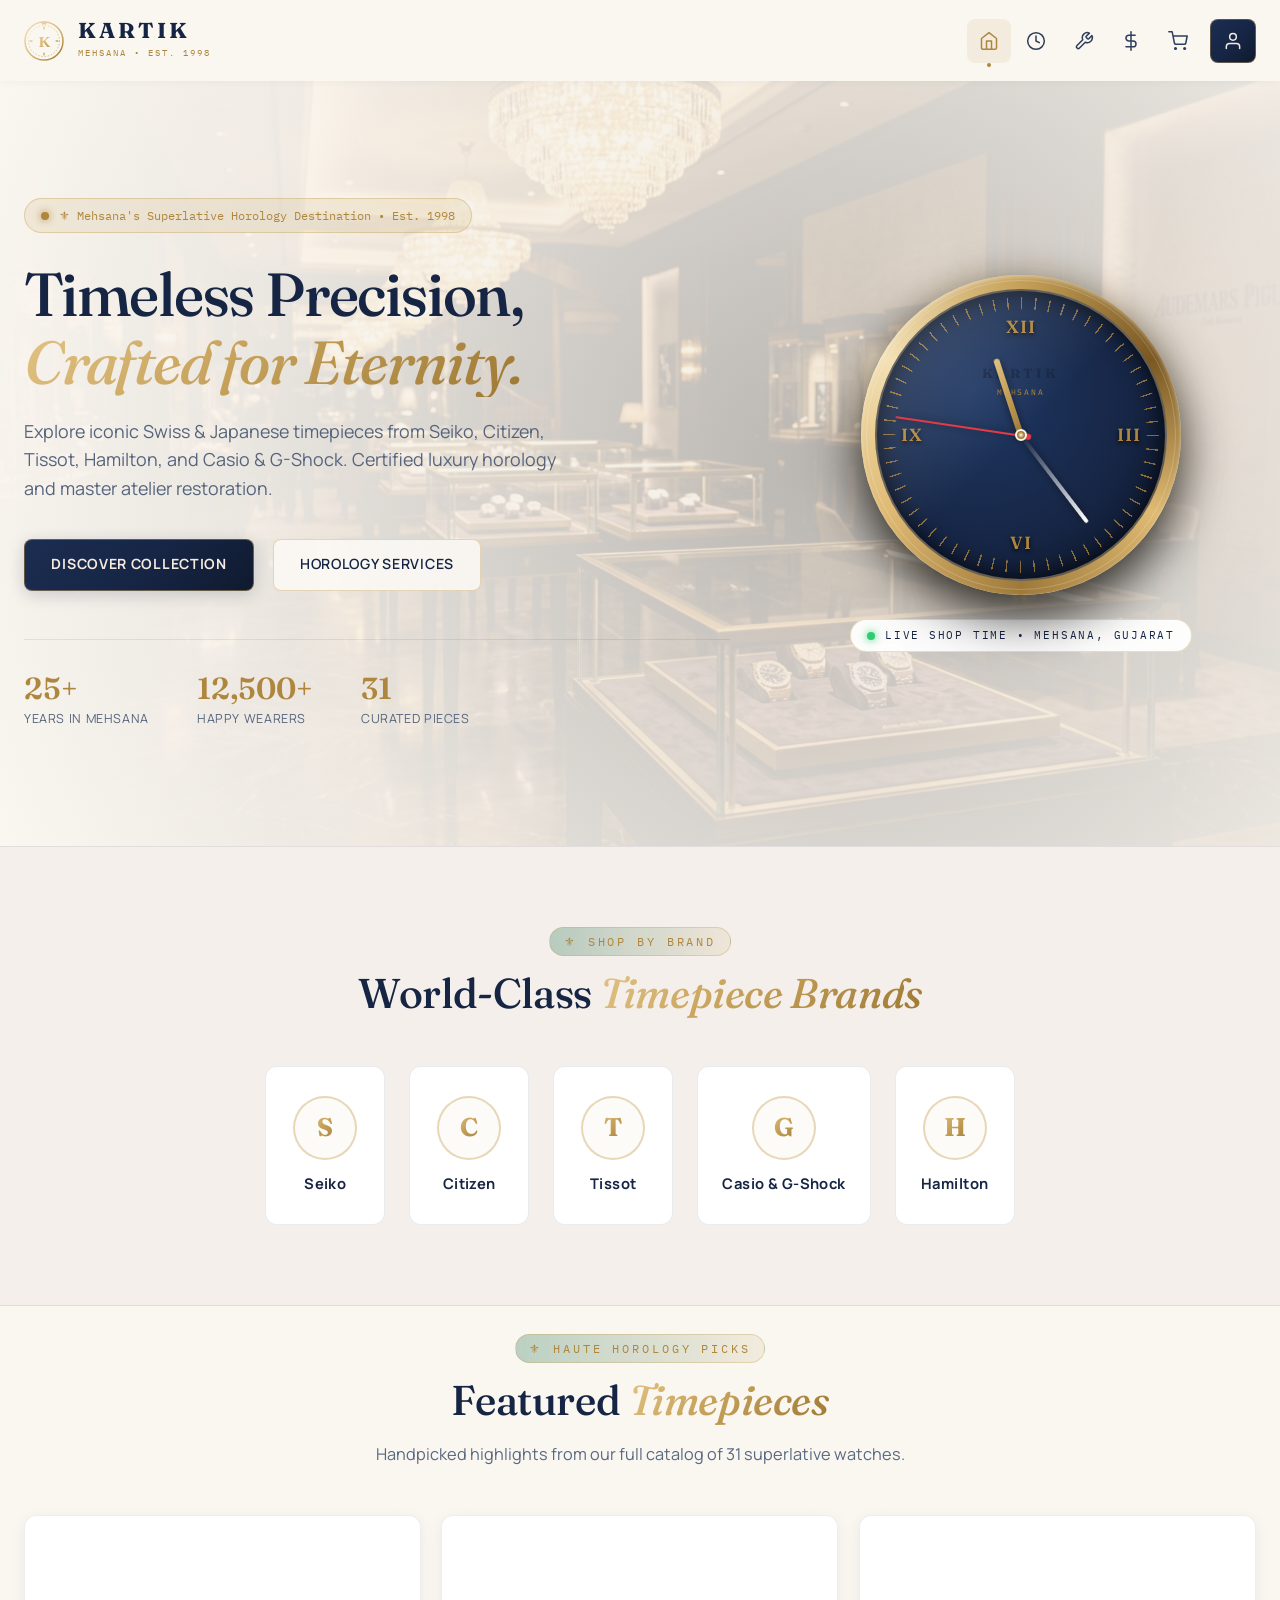
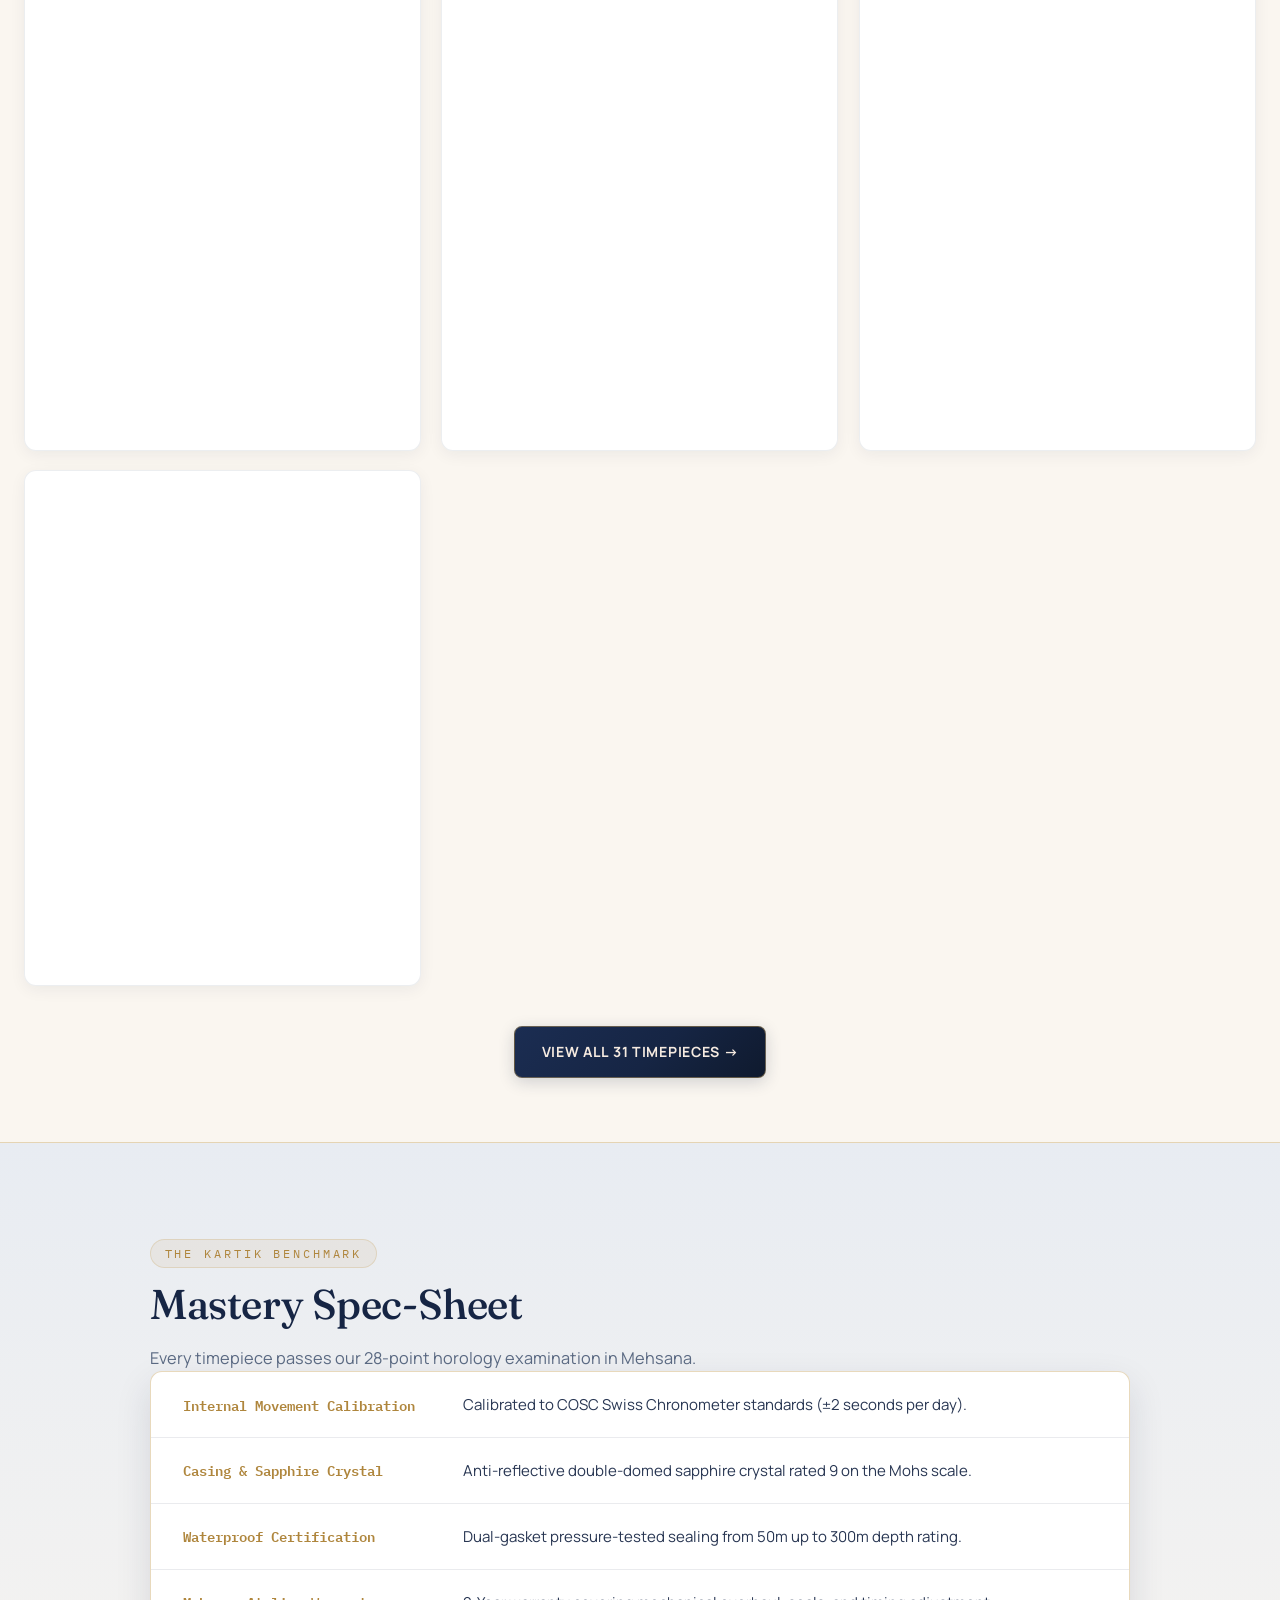
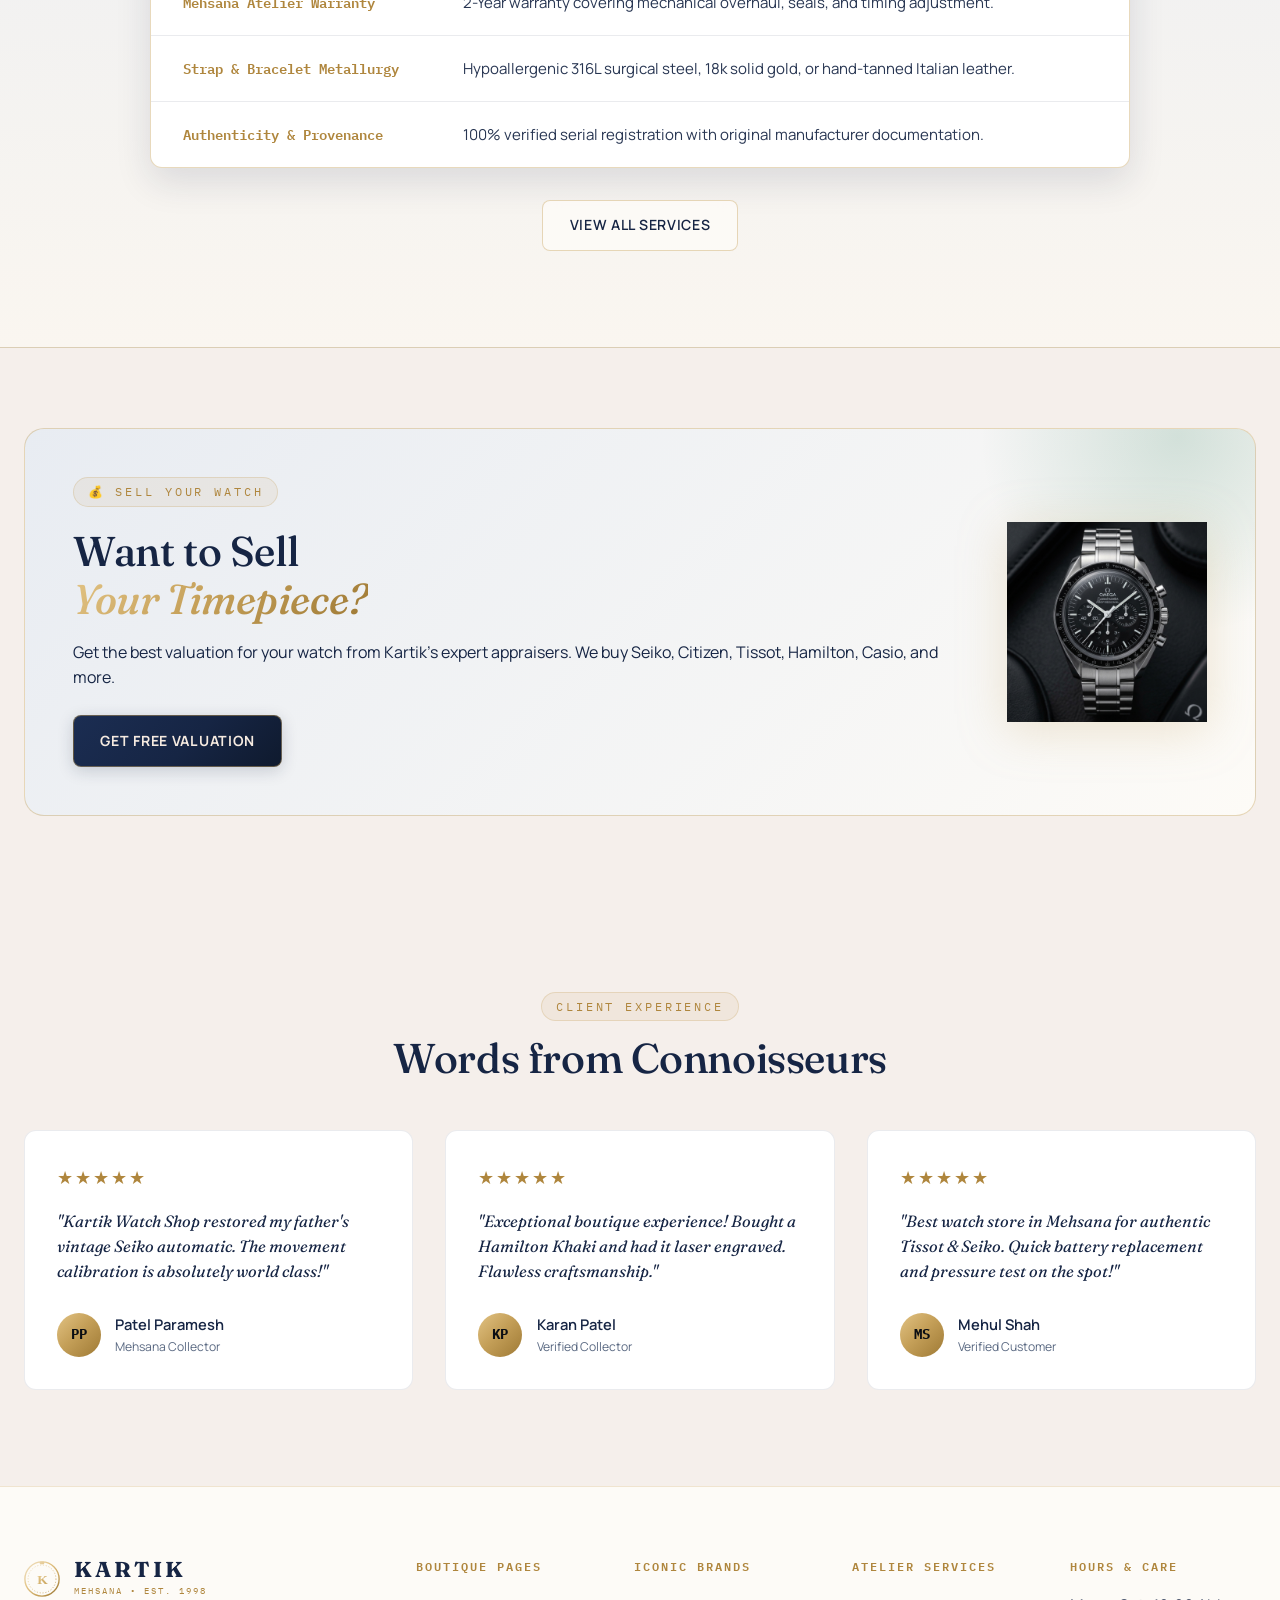
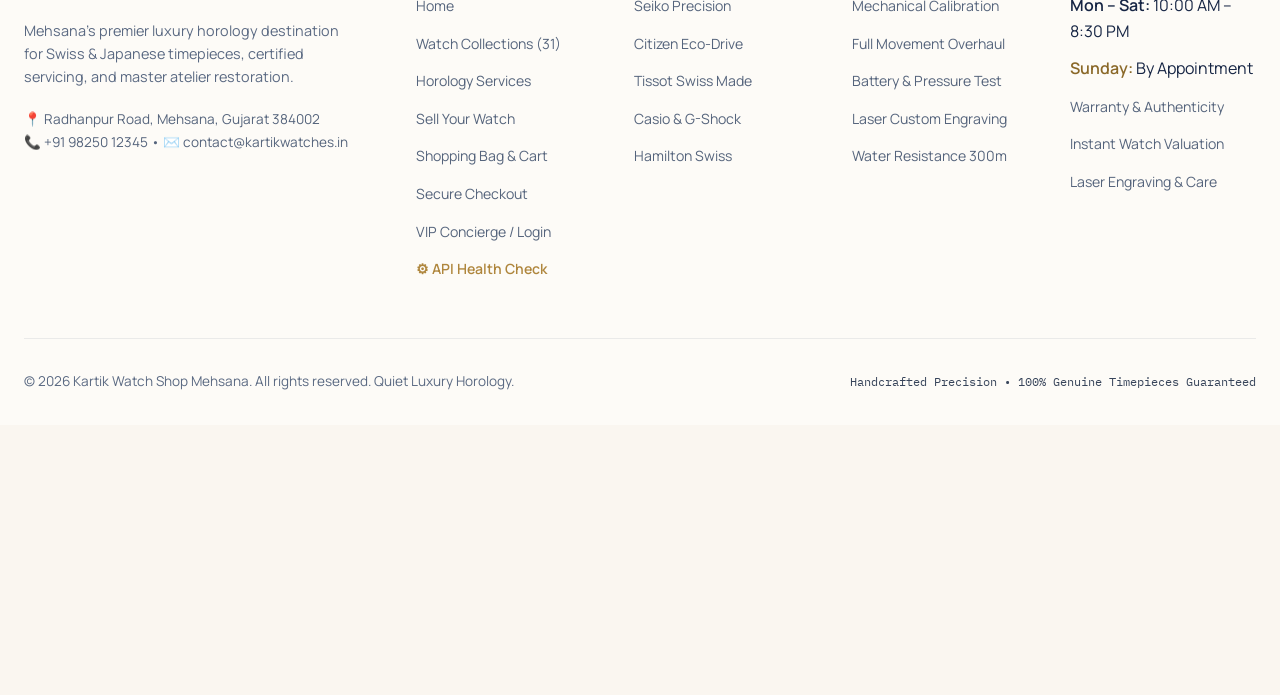
==== frontend/index.html @ c07723ba "feat: complete luxury horology boutique with Python backend, SQLite fallback, and deployment configs" ====
<!DOCTYPE html>
<html lang="en">
<head>
  <meta charset="UTF-8">
  <meta name="viewport" content="width=device-width, initial-scale=1.0">
  <meta name="description" content="Kartik Watch Shop Mehsana — Luxury Timepieces, Seiko, Citizen, Tissot, Repairs & Servicing.">
  <title>Kartik Watch Shop — Mehsana | Luxury Timepieces</title>

  <link rel="preconnect" href="https://fonts.googleapis.com">
  <link rel="preconnect" href="https://fonts.gstatic.com" crossorigin>
  <link href="https://fonts.googleapis.com/css2?family=Fraunces:ital,opsz,wght@0,9..144,300..900;1,9..144,300..900&family=IBM+Plex+Mono:ital,wght@0,400;0,500;0,600;1,400&family=Manrope:wght@300;400;500;600;700&display=swap" rel="stylesheet">

  <link rel="stylesheet" href="css/style.css">
</head>
<body>

  <!-- Shared Icon Navbar (injected by shared-nav.js) -->
  <script src="js/cart.js" defer></script>
  <script src="js/shared-nav.js" defer></script>

  <!-- ═══════════ HERO ═══════════ -->
  <section class="hero" id="top">
    <div class="hero-backdrop-image"></div>
    <div class="hero-overlay"></div>
    <div class="container hero-grid">

      <!-- Left: Copy -->
      <div class="hero-content">
        <div class="hero-badge">
          <span class="badge-dot"></span>
          <span>⚜ Mehsana's Superlative Horology Destination &bull; Est. 1998</span>
        </div>
        <h1 class="hero-title">Timeless Precision,<br><em>Crafted for Eternity.</em></h1>
        <p class="hero-subcopy">
          Explore iconic Swiss &amp; Japanese timepieces from Seiko, Citizen, Tissot, Hamilton, and Casio & G-Shock. Certified luxury horology and master atelier restoration.
        </p>
        <div class="hero-actions">
          <a href="collections.html" class="btn btn-primary">Discover Collection</a>
          <a href="services.html" class="btn btn-secondary">Horology Services</a>
        </div>
        <div class="hero-stats">
          <div class="stat-item">
            <span class="stat-num">25+</span>
            <span class="stat-label">Years in Mehsana</span>
          </div>
          <div class="stat-item">
            <span class="stat-num">12,500+</span>
            <span class="stat-label">Happy Wearers</span>
          </div>
          <div class="stat-item">
            <span class="stat-num">31</span>
            <span class="stat-label">Curated Pieces</span>
          </div>
        </div>
      </div>

      <!-- Right: CSS Analog Clock -->
      <div class="hero-clock-wrapper">
        <div class="clock-case animated-float" aria-label="Live Real-time Horology Clock Display">
          <div class="clock-bezel"></div>
          <div class="clock-face">
            <div class="clock-ticks-mask"></div>
            <div class="clock-numbers">
              <span class="num num-12">XII</span>
              <span class="num num-3">III</span>
              <span class="num num-6">VI</span>
              <span class="num num-9">IX</span>
            </div>
            <div class="clock-brand">
              <span class="clock-brand-title">KARTIK</span>
              <span class="clock-brand-sub">MEHSANA</span>
            </div>
            <div class="hand hour-hand" id="hourHand"></div>
            <div class="hand minute-hand" id="minuteHand"></div>
            <div class="hand second-hand" id="secondHand"></div>
            <div class="clock-pin"></div>
            <div class="clock-glass-reflection"></div>
          </div>
        </div>
        <div class="clock-status">
          <span class="live-indicator"></span>
          <span>LIVE SHOP TIME &bull; MEHSANA, GUJARAT</span>
        </div>
      </div>
    </div>
  </section>
  
  <!-- ══════════ FEATURED BRANDS ═══════════ -->
  <section class="brands-section">
    <div class="container">
      <div class="section-header">
        <span class="section-subtitle rolex-subtitle">⚜ SHOP BY BRAND</span>
        <h2 class="section-title">World-Class <em>Timepiece Brands</em></h2>
      </div>
      <div class="brands-grid">
        <a href="collections.html?brand=seiko" class="brand-card">
          <div class="brand-logo-ring">
            <span class="brand-icon-text">S</span>
          </div>
          <span class="brand-card-name">Seiko</span>
        </a>
        <a href="collections.html?brand=citizen" class="brand-card">
          <div class="brand-logo-ring">
            <span class="brand-icon-text">C</span>
          </div>
          <span class="brand-card-name">Citizen</span>
        </a>
        <a href="collections.html?brand=tissot" class="brand-card">
          <div class="brand-logo-ring">
            <span class="brand-icon-text">T</span>
          </div>
          <span class="brand-card-name">Tissot</span>
        </a>
        <a href="collections.html?brand=casio" class="brand-card">
          <div class="brand-logo-ring">
            <span class="brand-icon-text">G</span>
          </div>
          <span class="brand-card-name">Casio &amp; G-Shock</span>
        </a>
        <a href="collections.html?brand=hamilton" class="brand-card">
          <div class="brand-logo-ring">
            <span class="brand-icon-text">H</span>
          </div>
          <span class="brand-card-name">Hamilton</span>
        </a>
      </div>
    </div>
  </section>

  <!-- ═══════════ FEATURED WATCHES (AMAZON LUXURY CARDS) ═══════════ -->
  <section class="collections" id="featured">
    <div class="container">
      <div class="section-header">
        <span class="section-subtitle rolex-subtitle">⚜ HAUTE HOROLOGY PICKS</span>
        <h2 class="section-title">Featured <em>Timepieces</em></h2>
        <p class="section-description">Handpicked highlights from our full catalog of 31 superlative watches.</p>
      </div>
      <div class="category-grid collections-grid featured-grid" id="featuredGrid"></div>
      <div class="u-text-center u-mt-xl">
        <a href="collections.html" class="btn btn-primary">
          View All 31 Timepieces &rarr;
        </a>
      </div>
    </div>
  </section>

  <!-- ═══════════ WHY US ═══════════ -->
  <section class="why-us" id="about">
    <div class="container">
      <div class="spec-container">
        <div class="spec-header">
          <span class="section-subtitle">THE KARTIK BENCHMARK</span>
          <h2 class="section-title">Mastery Spec-Sheet</h2>
          <p class="section-description">Every timepiece passes our 28-point horology examination in Mehsana.</p>
        </div>
        <dl class="spec-list">
          <div class="spec-row"><dt>Internal Movement Calibration</dt><dd>Calibrated to COSC Swiss Chronometer standards (±2 seconds per day).</dd></div>
          <div class="spec-row"><dt>Casing &amp; Sapphire Crystal</dt><dd>Anti-reflective double-domed sapphire crystal rated 9 on the Mohs scale.</dd></div>
          <div class="spec-row"><dt>Waterproof Certification</dt><dd>Dual-gasket pressure-tested sealing from 50m up to 300m depth rating.</dd></div>
          <div class="spec-row"><dt>Mehsana Atelier Warranty</dt><dd>2-Year warranty covering mechanical overhaul, seals, and timing adjustment.</dd></div>
          <div class="spec-row"><dt>Strap &amp; Bracelet Metallurgy</dt><dd>Hypoallergenic 316L surgical steel, 18k solid gold, or hand-tanned Italian leather.</dd></div>
          <div class="spec-row"><dt>Authenticity &amp; Provenance</dt><dd>100% verified serial registration with original manufacturer documentation.</dd></div>
        </dl>
        <div class="u-text-center u-mt-lg">
          <a href="services.html" class="btn btn-secondary">View All Services</a>
        </div>
      </div>
    </div>
  </section>

  <!-- ═══════════ SELL YOUR WATCH CTA ═══════════ -->
  <section class="sell-cta-section">
    <div class="container">
      <div class="sell-cta-card">
        <div class="sell-cta-content">
          <span class="section-subtitle">💰 SELL YOUR WATCH</span>
          <h2 class="section-title">Want to Sell<br><em>Your Timepiece?</em></h2>
          <p>Get the best valuation for your watch from Kartik's expert appraisers. We buy Seiko, Citizen, Tissot, Hamilton, Casio, and more.</p>
          <a href="sell.html" class="btn btn-primary u-mt-md">Get Free Valuation</a>
        </div>
        <div class="sell-cta-image">
          <img src="assets/misc/luxury_watch.png" alt="Sell your luxury watch" loading="lazy">
        </div>
      </div>
    </div>
  </section>

  <!-- ═══════════ TESTIMONIALS ═══════════ -->
  <section class="testimonials">
    <div class="container">
      <div class="section-header">
        <span class="section-subtitle">CLIENT EXPERIENCE</span>
        <h2 class="section-title">Words from Connoisseurs</h2>
      </div>
      <div class="testimonials-grid">
        <blockquote class="testimonial-card">
          <div class="stars">&#9733;&#9733;&#9733;&#9733;&#9733;</div>
          <p class="review-text">"Kartik Watch Shop restored my father's vintage Seiko automatic. The movement calibration is absolutely world class!"</p>
          <footer class="reviewer">
            <div class="reviewer-avatar">PP</div>
            <div class="reviewer-info"><cite class="reviewer-name">Patel Paramesh</cite><span class="reviewer-meta">Mehsana Collector</span></div>
          </footer>
        </blockquote>
        <blockquote class="testimonial-card">
          <div class="stars">&#9733;&#9733;&#9733;&#9733;&#9733;</div>
          <p class="review-text">"Exceptional boutique experience! Bought a Hamilton Khaki and had it laser engraved. Flawless craftsmanship."</p>
          <footer class="reviewer">
            <div class="reviewer-avatar">KP</div>
            <div class="reviewer-info"><cite class="reviewer-name">Karan Patel</cite><span class="reviewer-meta">Verified Collector</span></div>
          </footer>
        </blockquote>
        <blockquote class="testimonial-card">
          <div class="stars">&#9733;&#9733;&#9733;&#9733;&#9733;</div>
          <p class="review-text">"Best watch store in Mehsana for authentic Tissot &amp; Seiko. Quick battery replacement and pressure test on the spot!"</p>
          <footer class="reviewer">
            <div class="reviewer-avatar">MS</div>
            <div class="reviewer-info"><cite class="reviewer-name">Mehul Shah</cite><span class="reviewer-meta">Verified Customer</span></div>
          </footer>
        </blockquote>
      </div>
    </div>
  </section>

  <!-- ═══════════ FOOTER ═══════════ -->
  <footer class="footer">
    <div class="container">
      <div class="footer-top">
        <div class="footer-brand">
          <a href="index.html" class="brand">
            <svg class="brand-symbol" viewBox="0 0 40 40" width="36" height="36" aria-hidden="true" fill="none" xmlns="http://www.w3.org/2000/svg">
              <circle cx="20" cy="20" r="19" stroke="url(#kGoldF)" stroke-width="1.5"/>
              <rect x="17.5" y="0.5" width="5" height="3" rx="1" fill="url(#kGoldF)"/>
              <circle cx="20" cy="20" r="15.5" stroke="url(#kGoldF)" stroke-width="0.8" stroke-dasharray="1.2 2"/>
              <rect x="19.3" y="5.5" width="1.4" height="3" rx="0.4" fill="url(#kGoldF)"/>
              <rect x="31.5" y="19.3" width="3" height="1.4" rx="0.4" fill="url(#kGoldF)"/>
              <rect x="19.3" y="31.5" width="1.4" height="3" rx="0.4" fill="url(#kGoldF)"/>
              <rect x="5.5" y="19.3" width="3" height="1.4" rx="0.4" fill="url(#kGoldF)"/>
              <text x="20" y="25.5" font-family="Georgia,serif" font-size="15" font-weight="700" fill="url(#kGoldF)" text-anchor="middle" letter-spacing="-1">K</text>
              <defs>
                <linearGradient id="kGoldF" x1="0" y1="0" x2="40" y2="40" gradientUnits="userSpaceOnUse">
                  <stop offset="0%" stop-color="#F3E0B5"/>
                  <stop offset="40%" stop-color="#DFBA73"/>
                  <stop offset="70%" stop-color="#C5A059"/>
                  <stop offset="100%" stop-color="#8F6F33"/>
                </linearGradient>
              </defs>
            </svg>
            <div class="brand-text">
              <span class="brand-title">KARTIK</span>
              <span class="brand-sub">MEHSANA &bull; EST. 1998</span>
            </div>
          </a>
          <p class="footer-tagline">Mehsana's trusted horology boutique for Swiss &amp; Japanese timepieces.</p>
        </div>
        <div class="footer-links-grid">
          <div class="footer-col">
            <h4 class="footer-heading">Pages</h4>
            <ul>
              <li><a href="collections.html">Collections</a></li>
              <li><a href="services.html">Services</a></li>
              <li><a href="sell.html">Sell a Watch</a></li>
              <li><a href="cart.html">My Cart</a></li>
            </ul>
          </div>
          <div class="footer-col">
            <h4 class="footer-heading">Top Brands</h4>
            <ul>
              <li><a href="collections.html?brand=seiko">Seiko</a></li>
              <li><a href="collections.html?brand=citizen">Citizen</a></li>
              <li><a href="collections.html?brand=tissot">Tissot</a></li>
              <li><a href="collections.html?brand=casio">Casio & G-Shock</a></li>
            </ul>
          </div>
          <div class="footer-col">
            <h4 class="footer-heading">Mehsana Store</h4>
            <ul>
              <li><a href="services.html#contact">Contact Us</a></li>
              <li><a href="services.html#location">Visit Store</a></li>
              <li><a href="auth.html">Sign In / VIP</a></li>
            </ul>
          </div>
        </div>
      </div>
      <div class="footer-bottom">
        <p>&copy; <span id="year"></span> Kartik Watch Shop Mehsana. All rights reserved.</p>
        <p class="footer-credit">Radhanpur Road, Mehsana, Gujarat 384002</p>
      </div>
    </div>
  </footer>

  <script src="js/watches-data.js" defer></script>
  <script src="js/clock.js" defer></script>
  <script src="js/nav.js" defer></script>
  <script>
    // Featured watches on home (IDs: 1=Seiko Speedtimer, 6=Citizen Skyhawk, 10=Tissot PRX Chrono, 26=Hamilton Khaki Field)
    document.addEventListener('DOMContentLoaded', () => {
      const featured = [1, 6, 10, 26];
      const grid = document.getElementById('featuredGrid');
      if (!grid || typeof WATCH_CATALOG === 'undefined') return;

      const watches = featured.map(id => WATCH_CATALOG.find(w => w.id === id)).filter(Boolean);
      watches.forEach(w => {
        const mrp = Math.round(w.price * (w.brand === 'seiko' || w.brand === 'citizen' ? 1.08 : 1.22) / 100) * 100;
        const discount = Math.round((1 - w.price / mrp) * 100);
        const fullStars = Math.floor(w.rating);
        const starsHTML = '★'.repeat(fullStars);
        const stockBadge = w.price > 200000
          ? '<span class="stock-badge stock-low">Only 2 left</span>'
          : '<span class="stock-badge stock-in">In Stock</span>';

        const card = document.createElement('article');
        card.className = 'collection-card rolex-style-card amz-card';
        card.innerHTML = `
          <a href="product.html?id=${w.id}" class="card-image-link">
            <div class="card-image-wrap">
              <div class="card-pedestal-light"></div>
              <img src="${w.image}" alt="${w.name}" class="card-img" loading="lazy" decoding="async">
              <div class="card-badge rolex-badge">${w.badge}</div>
              <div class="card-rating-badge"><span class="star-icon">★</span> ${w.rating.toFixed(1)}</div>
              ${stockBadge}
            </div>
          </a>
          <div class="card-body">
            <div class="card-meta">
              <span class="card-tag">${w.gender === 'female' ? "Women's" : "Men's"}</span>
              <span class="card-divider">•</span>
              <span class="card-brand">${w.brand.charAt(0).toUpperCase() + w.brand.slice(1)}</span>
            </div>
            <a href="product.html?id=${w.id}" class="card-title-link"><h3 class="card-title">${w.name}</h3></a>
            <p class="card-desc">${w.desc}</p>
            <div class="card-rating-row">
              <span class="stars-gold">${starsHTML}</span>
              <span class="rating-num">(${w.rating.toFixed(1)})</span>
            </div>
            <div class="card-price-row">
              <div class="price-block">
                <span class="price-mrp">₹${mrp.toLocaleString('en-IN')}</span>
                <span class="price-discount">-${discount}%</span>
                <span class="price-val">₹${w.price.toLocaleString('en-IN')}</span>
              </div>
            </div>
            <div class="card-amz-actions">
              <button class="btn-add-cart" data-id="${w.id}">
                <svg width="14" height="14" viewBox="0 0 24 24" fill="none" stroke="currentColor" stroke-width="2"><circle cx="9" cy="21" r="1"/><circle cx="20" cy="21" r="1"/><path d="M1 1h4l2.68 13.39a2 2 0 0 0 2 1.61h9.72a2 2 0 0 0 2-1.61L23 6H6"/></svg>
                Add to Cart
              </button>
              <a href="product.html?id=${w.id}" class="btn-buy-now">Buy Now</a>
            </div>
          </div>`;
        grid.appendChild(card);
      });

      grid.querySelectorAll('.btn-add-cart').forEach(btn => {
        btn.addEventListener('click', () => {
          const id = parseInt(btn.dataset.id);
          const watch = WATCH_CATALOG.find(w => w.id === id);
          if (watch && typeof KartikCart !== 'undefined') {
            KartikCart.addItem(watch);
            btn.textContent = '✓ Added!';
            setTimeout(() => { btn.innerHTML = `<svg width="14" height="14" viewBox="0 0 24 24" fill="none" stroke="currentColor" stroke-width="2"><circle cx="9" cy="21" r="1"/><circle cx="20" cy="21" r="1"/><path d="M1 1h4l2.68 13.39a2 2 0 0 0 2 1.61h9.72a2 2 0 0 0 2-1.61L23 6H6"/></svg> Add to Cart`; }, 2000);
          }
        });
      });

      // Copyright year
      const yr = document.getElementById('year');
      if (yr) yr.textContent = new Date().getFullYear();
    });
  </script>
</body>
</html>
---- frontend/css/style.css ----
/* ==========================================================================
   KARTIK WATCH SHOP MEHSANA — MASTER STYLESHEET (Entry Point)
   Aesthetic: Contemporary Swiss & Japanese Luxury Horology
   Color Palette: Deep Obsidian, Polished Champagne Gold, Platinum Ivory, Velvet Emerald

   ARCHITECTURE — Modular CSS (css/modules/)
   Each module is self-contained. Load order matters: tokens first, then base,
   then components, then responsive last.
   ========================================================================== */

/* ── 01 · Design Tokens (CSS Custom Properties) ── */
@import url('./modules/01_tokens.css');

/* ── 02 · Reset & Base (Typography, Buttons, Utilities) ── */
@import url('./modules/02_base.css');

/* ── 03 · Navigation (Sticky Header, Hamburger) ── */
@import url('./modules/03_navigation.css');

/* ── 04 · Hero Section & Analog Clock Widget ── */
@import url('./modules/04_hero.css');

/* ── 05 · Ticker / Marquee Strip (legacy, hidden) ── */
@import url('./modules/05_ticker.css');

/* ── 06 · Sort & Filter Control Panel ── */
@import url('./modules/06_filters.css');

/* ── 07 · Collections Grid & Product Cards ── */
@import url('./modules/07_collections.css');


/* ── 09 · Watch Spec Sheet ── */
@import url('./modules/09_spec_sheet.css');

/* ── 10 · Testimonials & Visit / Map ── */
@import url('./modules/10_testimonials_visit.css');

/* ── 11 · Footer ── */
@import url('./modules/11_footer.css');

/* ── 12 · Responsive Breakpoints (Original) ── */
@import url('./modules/12_responsive_legacy.css');

/* ── 13 · Auth / Concierge Portal ── */
@import url('./modules/13_auth.css');

/* ── 14 · Icon Navigation (Multi-page Tooltips) ── */
@import url('./modules/14_icon_nav.css');

/* ── 15 · New Components (Product, Cart, Sell, Services, Responsive System) ── */
@import url('./modules/15_new_components.css');

/* ── 16 · White / Light Theme Overrides (loaded last) ── */
@import url('./modules/16_light_theme.css');
@import url('./modules/17_responsive_upgrade.css');

/* ── 18 · Payment Checkout, Service Booking & Google Auth ── */
@import url('./modules/18_payment.css');
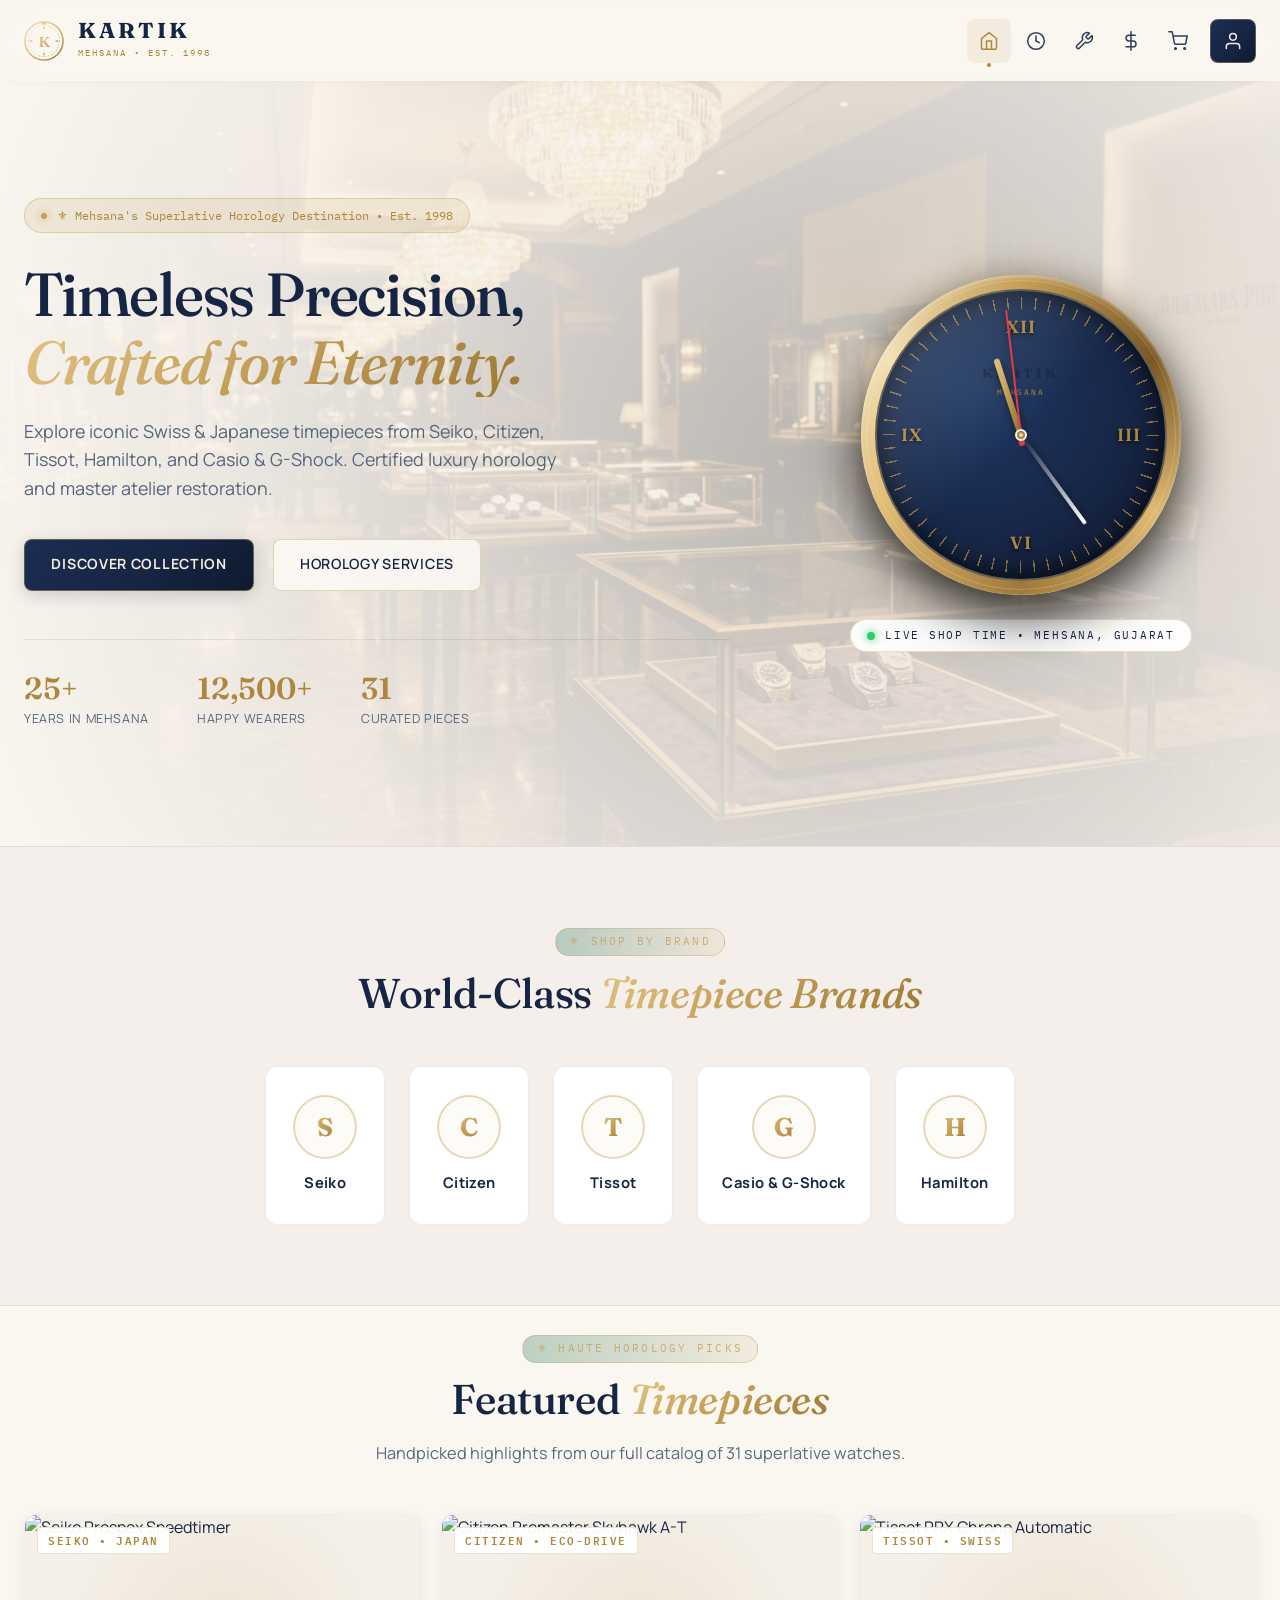
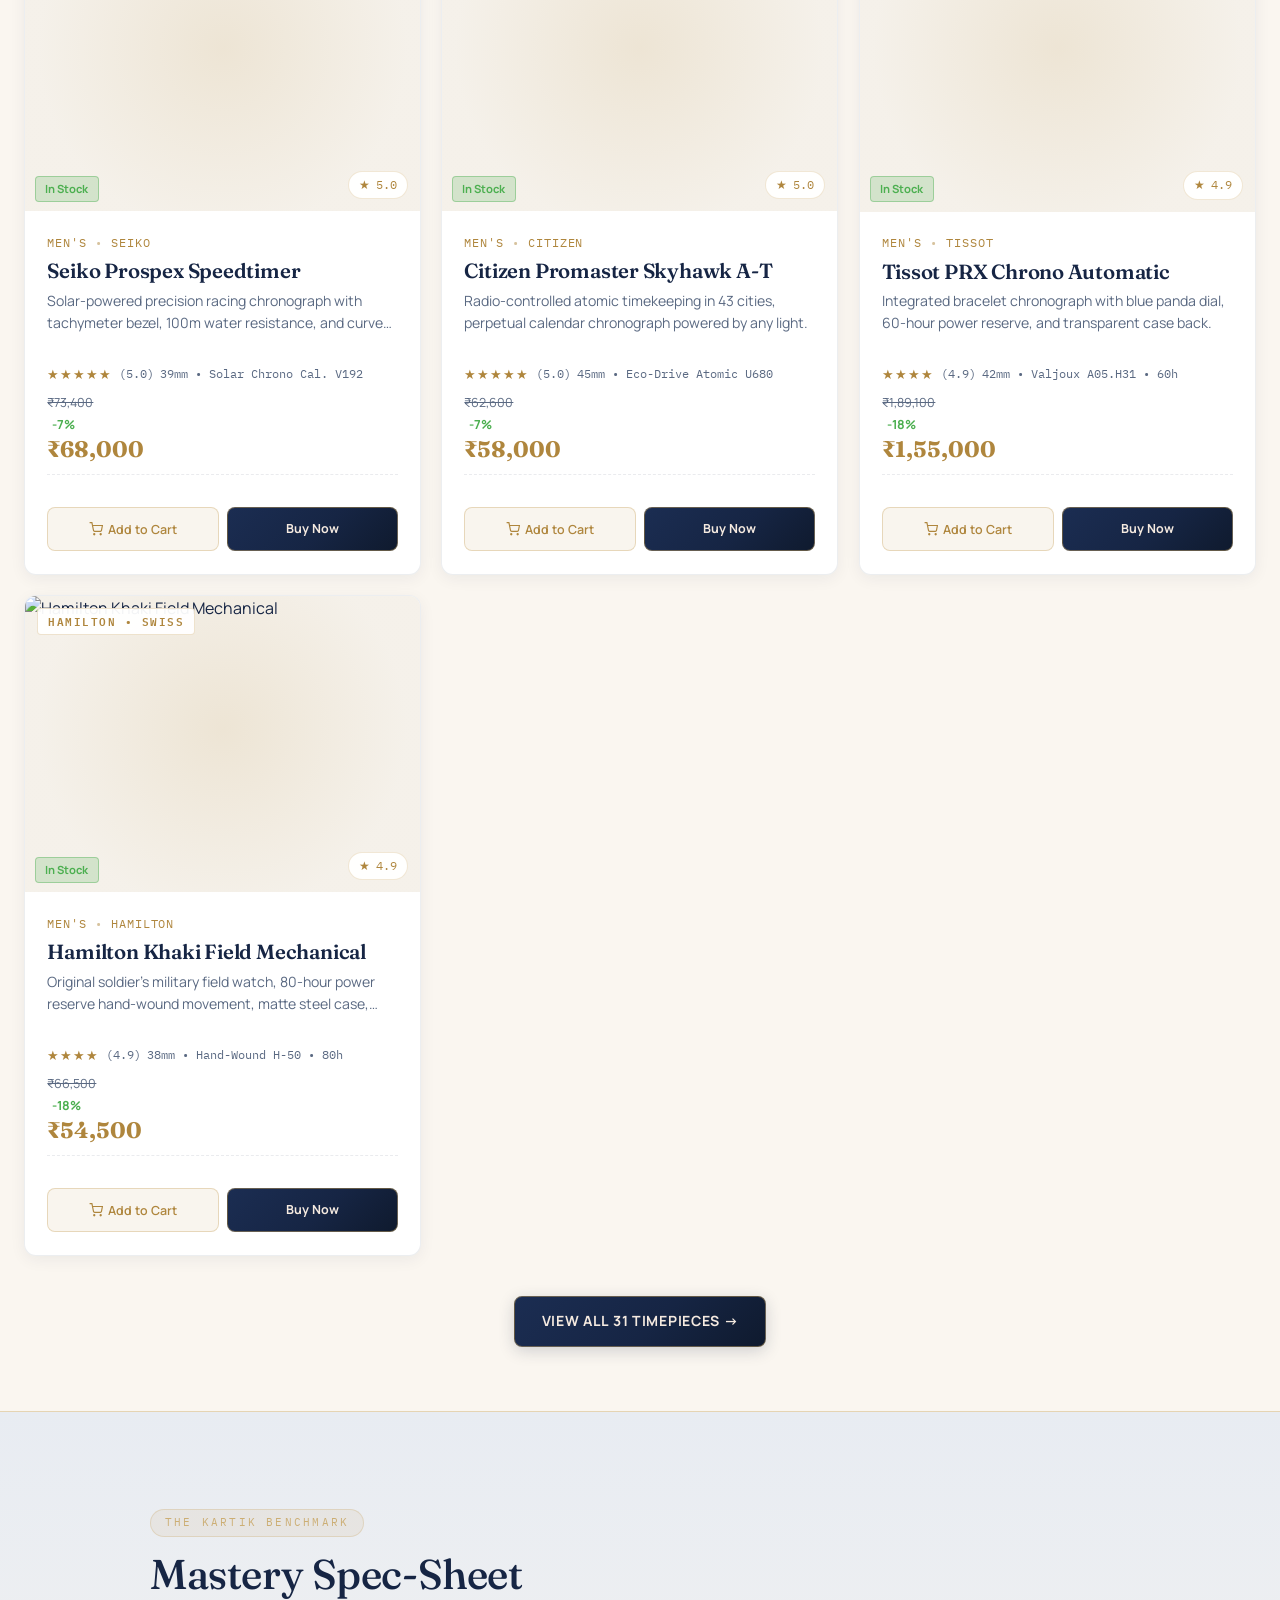
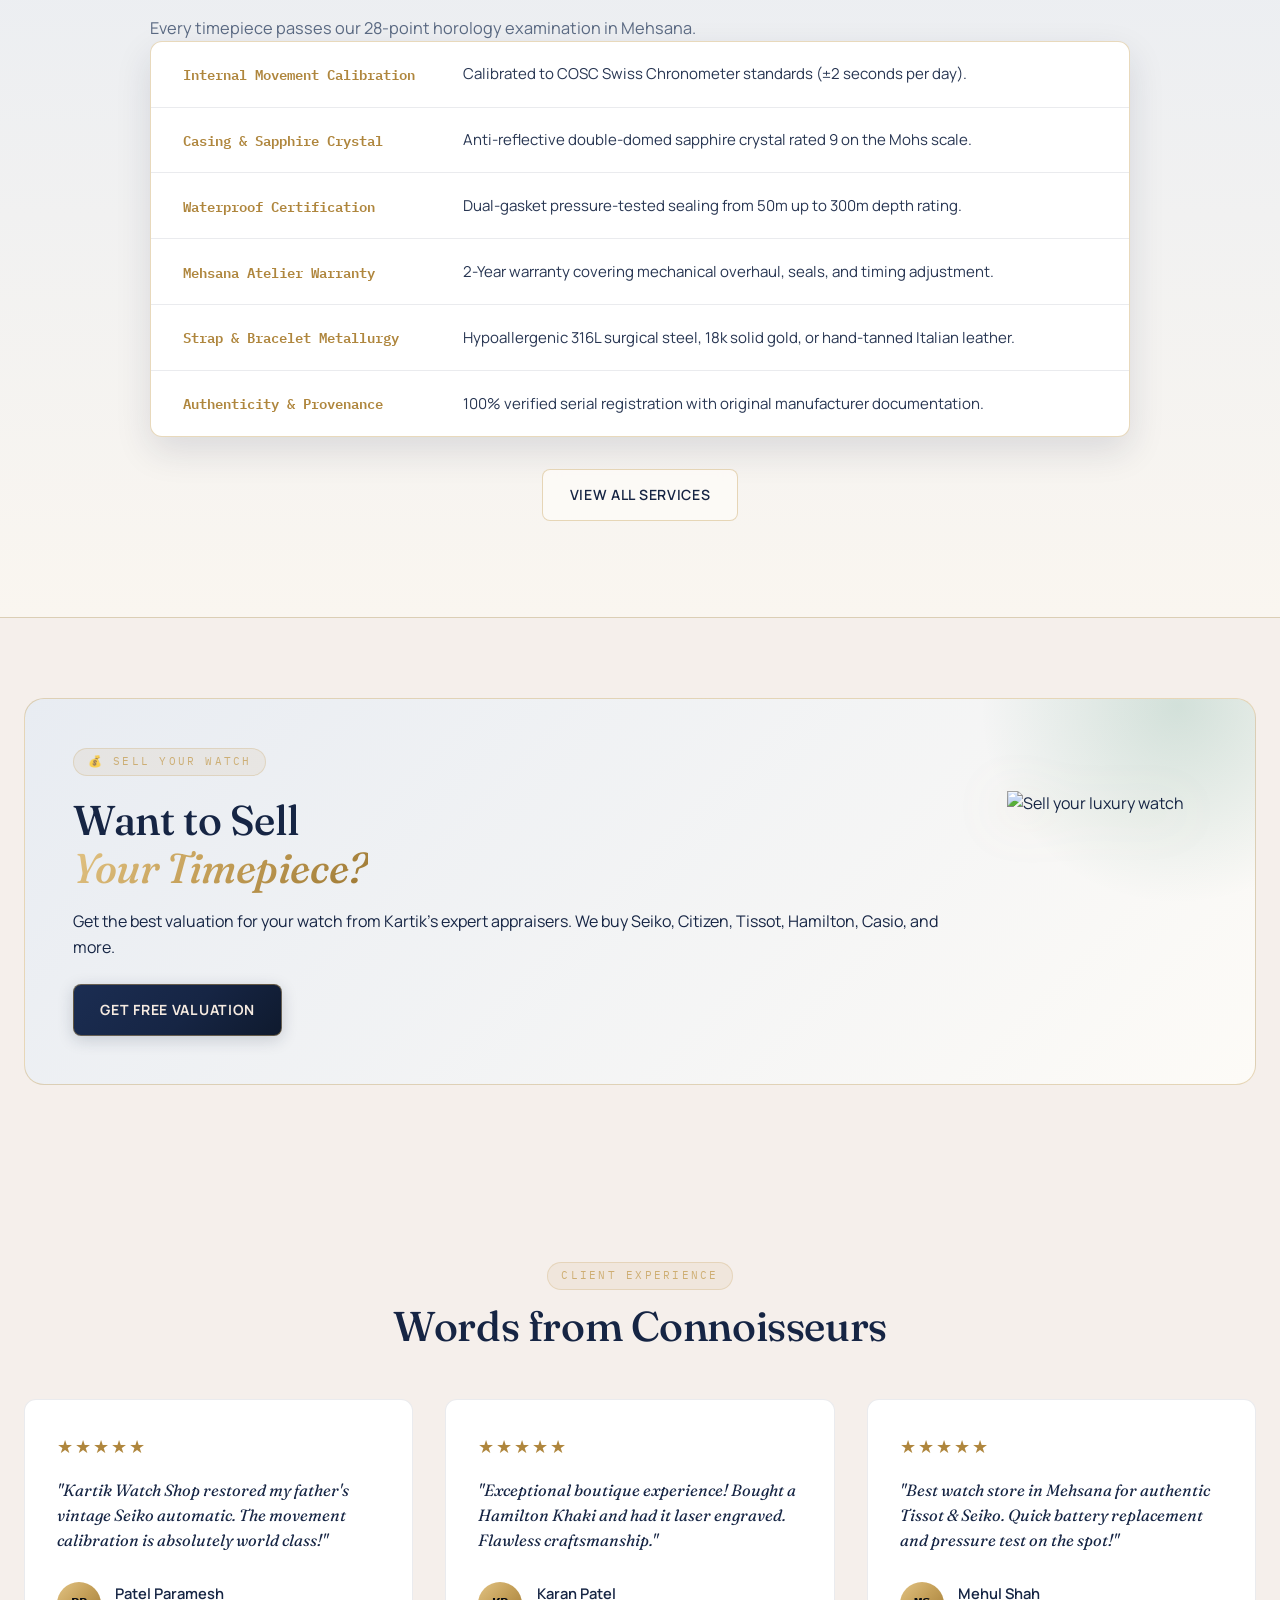
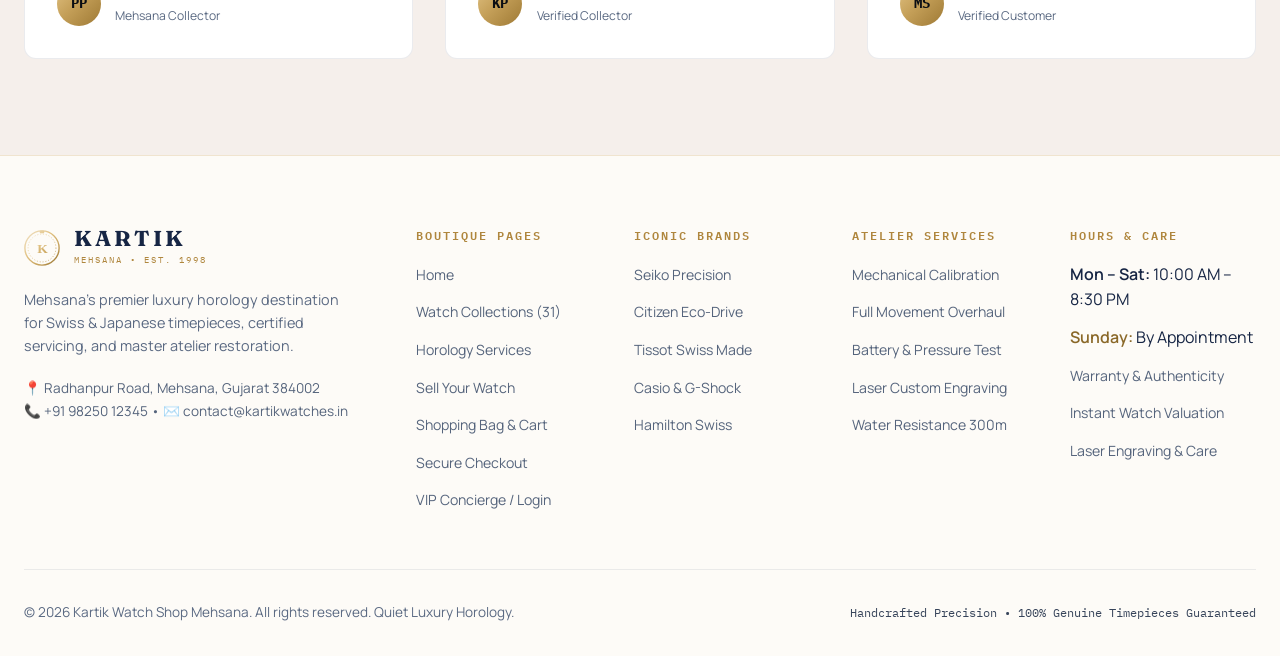
==== commit 374bd896: "chore: remove sensitive files and update .gitignore" ====
--- a/frontend/index.html
+++ b/frontend/index.html
@@ -293,11 +293,12 @@
   <script src="js/nav.js" defer></script>
   <script>
     // Featured watches on home (IDs: 1=Seiko Speedtimer, 6=Citizen Skyhawk, 10=Tissot PRX Chrono, 26=Hamilton Khaki Field)
-    document.addEventListener('DOMContentLoaded', () => {
+    function renderFeatured() {
       const featured = [1, 6, 10, 26];
       const grid = document.getElementById('featuredGrid');
       if (!grid || typeof WATCH_CATALOG === 'undefined') return;
 
+      grid.innerHTML = '';
       const watches = featured.map(id => WATCH_CATALOG.find(w => w.id === id)).filter(Boolean);
       watches.forEach(w => {
         const mrp = Math.round(w.price * (w.brand === 'seiko' || w.brand === 'citizen' ? 1.08 : 1.22) / 100) * 100;
@@ -331,12 +332,13 @@
             <div class="card-rating-row">
               <span class="stars-gold">${starsHTML}</span>
               <span class="rating-num">(${w.rating.toFixed(1)})</span>
+              <span class="card-spec-inline">${w.specs}</span>
             </div>
             <div class="card-price-row">
               <div class="price-block">
                 <span class="price-mrp">₹${mrp.toLocaleString('en-IN')}</span>
                 <span class="price-discount">-${discount}%</span>
-                <span class="price-val">₹${w.price.toLocaleString('en-IN')}</span>
+                <span class="price-val">₹${Number(w.price).toLocaleString('en-IN')}</span>
               </div>
             </div>
             <div class="card-amz-actions">
@@ -361,11 +363,15 @@
           }
         });
       });
-
+    }
+
+    document.addEventListener('DOMContentLoaded', () => {
+      renderFeatured();
       // Copyright year
       const yr = document.getElementById('year');
       if (yr) yr.textContent = new Date().getFullYear();
     });
+    window.addEventListener('kartikCatalogUpdated', renderFeatured);
   </script>
 </body>
 </html>
--- a/frontend/css/style.css
+++ b/frontend/css/style.css
@@ -57,3 +57,6 @@
 
 /* ── 18 · Payment Checkout, Service Booking & Google Auth ── */
 @import url('./modules/18_payment.css');
+
+/* ── 19 · Shop Owner Studio & Device Control Center ── */
+@import url('./modules/19_owner_panel.css');
